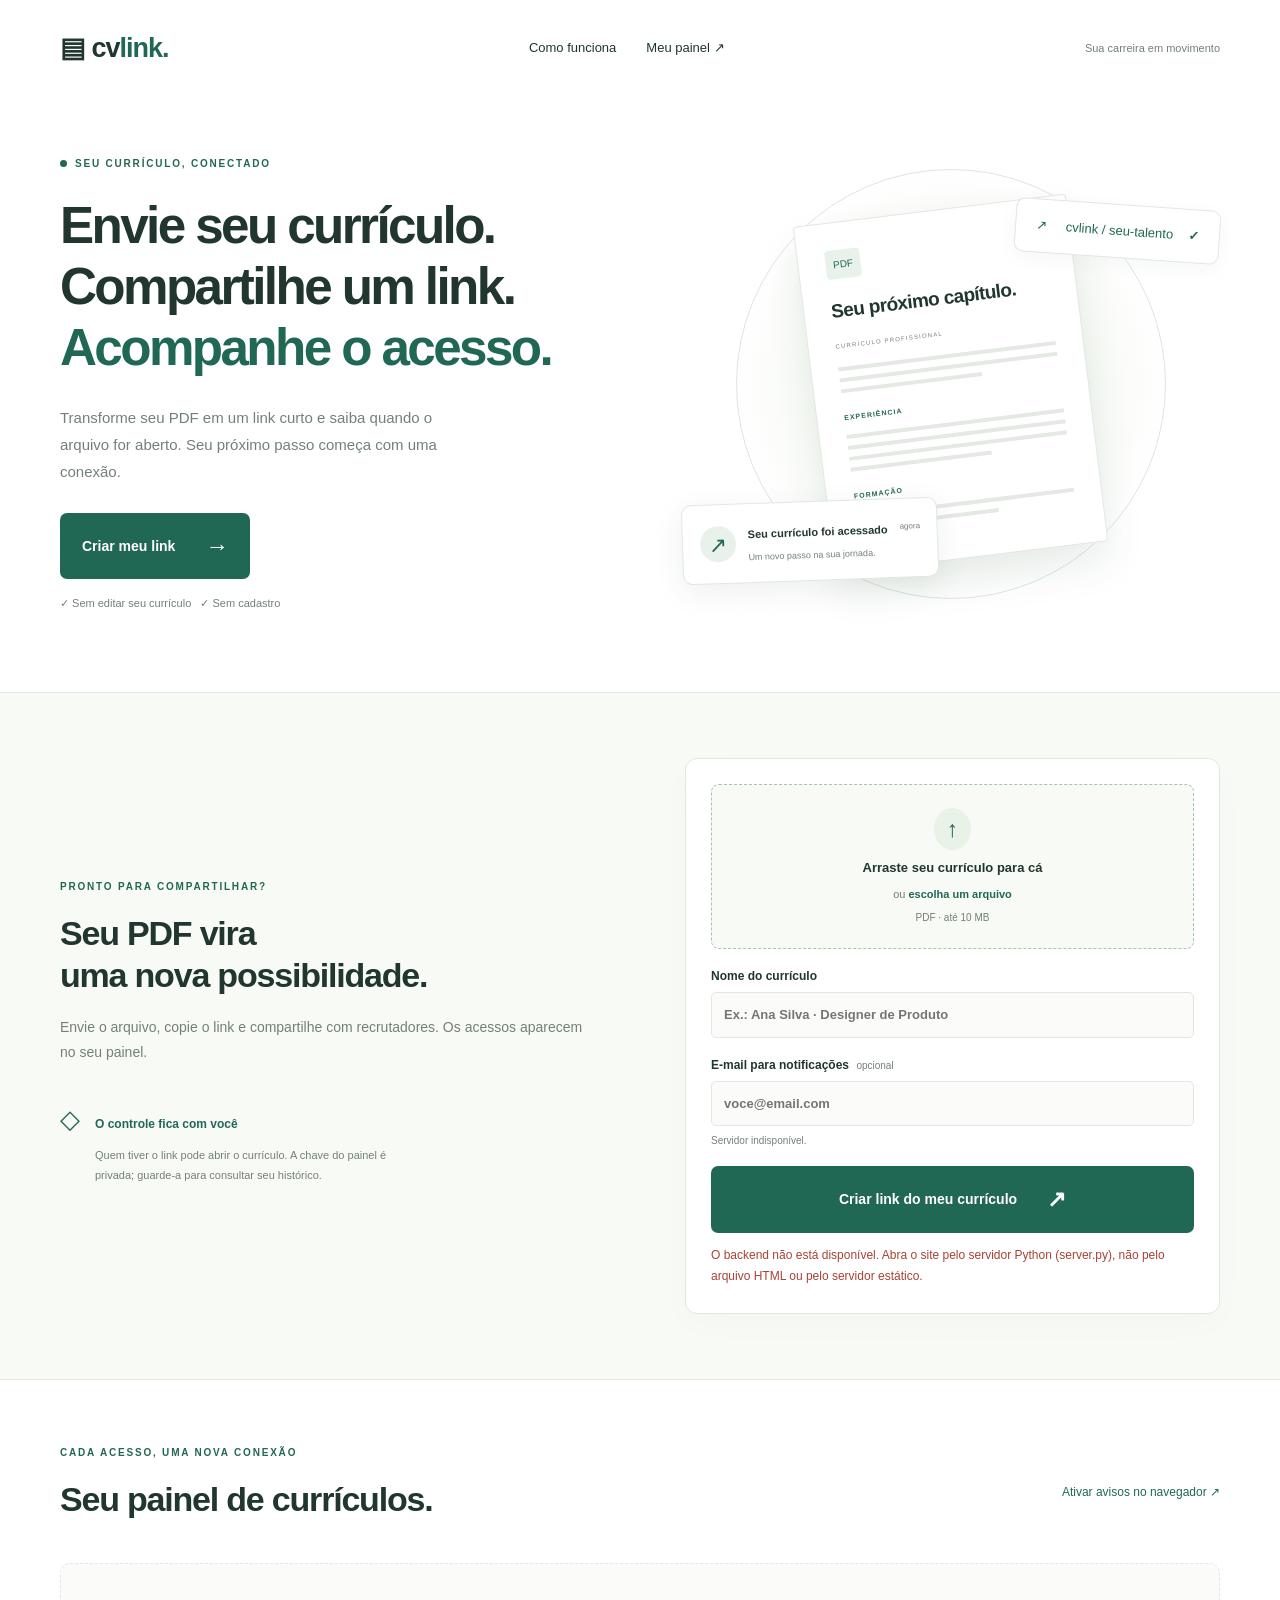
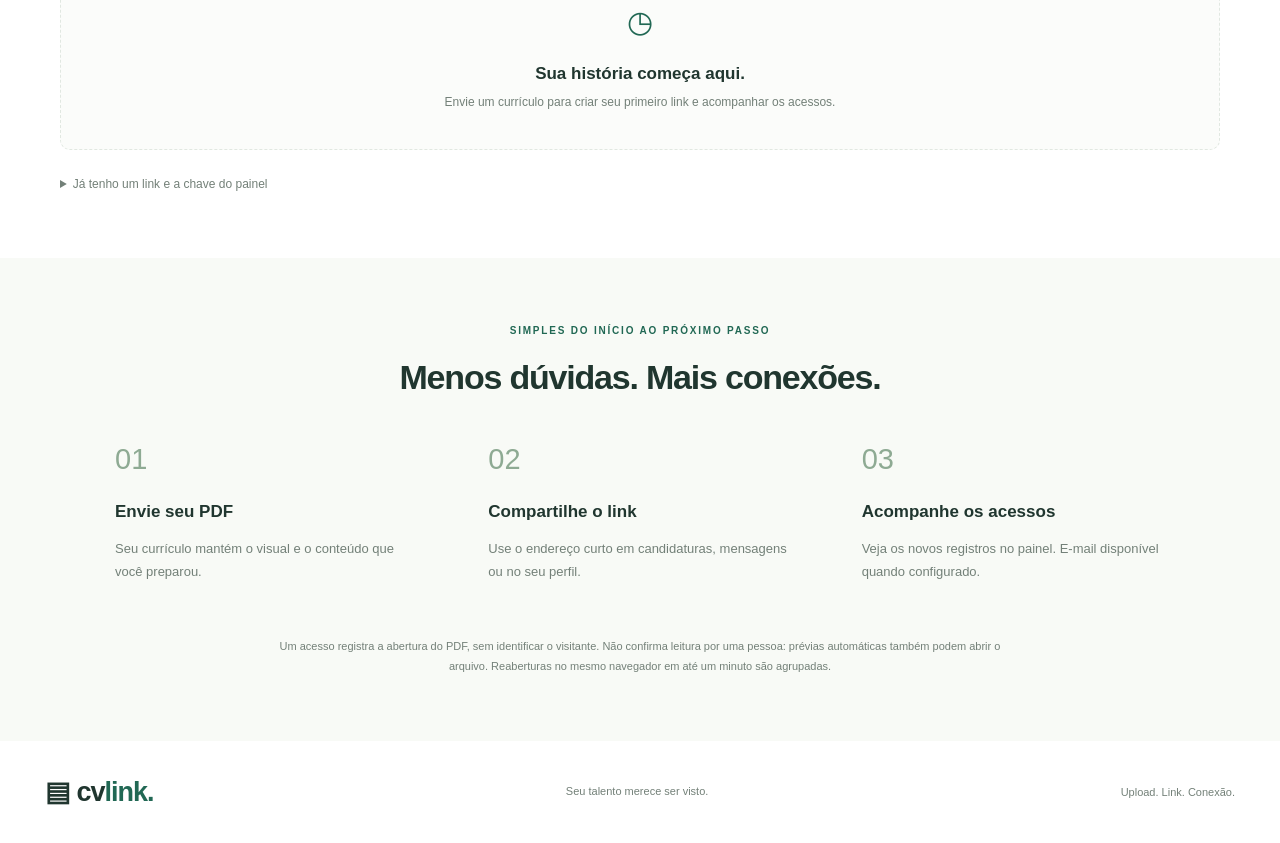
==== index.html @ 3de5a581 "feat: add CV link server with PDF upload and access tracking - Implemented a Python server for uploa" ====
<!doctype html><html lang="pt-BR"><head><meta charset="utf-8"><meta name="viewport" content="width=device-width, initial-scale=1"><meta name="description" content="Compartilhe seu currículo com um link curto e acompanhe os acessos."><title>CV Link — Seu currículo. Um link. Novas possibilidades.</title><link rel="stylesheet" href="/styles.css"><script src="/app.js" defer></script></head><body>
<header class="site-header"><a class="logo" href="/">▤ cv<span>link.</span></a><nav><a href="#como-funciona">Como funciona</a><a href="#dashboard">Meu painel ↗</a></nav><span class="header-note">Sua carreira em movimento</span></header>
<main><section class="hero"><div class="hero-copy"><div class="eyebrow"><i></i> SEU CURRÍCULO, CONECTADO</div><h1>Envie seu currículo.<br>Compartilhe um link.<br><em>Acompanhe o acesso.</em></h1><p>Transforme seu PDF em um link curto e saiba quando o arquivo for aberto. Seu próximo passo começa com uma conexão.</p><a class="button" href="#upload">Criar meu link <span>→</span></a><div class="hero-foot">✓ Sem editar seu currículo &nbsp; ✓ Sem cadastro</div></div><div class="illustration" aria-hidden="true"><div class="circle"></div><div class="sample-file"><div class="pdf-mark">PDF</div><div class="file-heading">Seu próximo capítulo.</div><span>CURRÍCULO PROFISSIONAL</span><div class="paper-lines"><i></i><i></i><i></i></div><div class="paper-title">EXPERIÊNCIA</div><div class="paper-lines"><i></i><i></i><i></i><i></i></div><div class="paper-title">FORMAÇÃO</div><div class="paper-lines"><i></i><i></i></div></div><div class="link-pill">↗ <span>cvlink / seu-talento</span><b>✓</b></div><div class="notification-example"><div class="notification-icon">↗</div><div><strong>Seu currículo foi acessado</strong><p>Um novo passo na sua jornada.</p></div><span>agora</span></div></div></section>
<section id="upload" class="upload-section"><div class="section-copy"><div class="eyebrow">PRONTO PARA COMPARTILHAR?</div><h2>Seu PDF vira<br>uma nova possibilidade.</h2><p>Envie o arquivo, copie o link e compartilhe com recrutadores. Os acessos aparecem no seu painel.</p><div class="privacy-note">◇ <div><strong>O controle fica com você</strong><p>Quem tiver o link pode abrir o currículo. A chave do painel é privada; guarde-a para consultar seu histórico.</p></div></div></div><form id="upload-form" class="upload-card"><label class="dropzone" id="dropzone" for="cv-file"><span class="upload-icon">↑</span><strong id="file-label">Arraste seu currículo para cá</strong><span>ou <b>escolha um arquivo</b></span><small>PDF · até 10 MB</small><input id="cv-file" type="file" accept="application/pdf,.pdf" required></label><label>Nome do currículo<input id="cv-name" maxlength="120" placeholder="Ex.: Ana Silva · Designer de Produto" required></label><label>E-mail para notificações <span class="optional">opcional</span><input id="owner-email" type="email" placeholder="voce@email.com" autocomplete="email"><small id="email-help">Verificando disponibilidade de e-mail…</small></label><button id="submit-upload" class="button" type="submit">Criar link do meu currículo <span>↗</span></button><progress id="upload-progress" max="100" value="0" hidden></progress><p id="upload-message" class="message" role="status"></p></form></section>
<section id="dashboard" class="dashboard section"><div class="section-heading"><div><div class="eyebrow">CADA ACESSO, UMA NOVA CONEXÃO</div><h2>Seu painel de currículos.</h2></div><button class="text-button" id="enable-notifications">Ativar avisos no navegador ↗</button></div><p id="dashboard-message" class="message" role="status"></p><div id="cv-list" class="cv-list"><div class="empty"><span>◷</span><h3>Sua história começa aqui.</h3><p>Envie um currículo para criar seu primeiro link e acompanhar os acessos.</p></div></div><details class="restore"><summary>Já tenho um link e a chave do painel</summary><form id="restore-form"><label>Link ou código do currículo<input id="restore-slug" required placeholder="Cole o link curto"></label><label>Chave privada do painel<input id="restore-token" required type="password" autocomplete="off"></label><button class="button small" type="submit">Recuperar painel →</button><p id="restore-message" role="status"></p></form></details></section>
<section id="como-funciona" class="how section"><div class="eyebrow">SIMPLES DO INÍCIO AO PRÓXIMO PASSO</div><h2>Menos dúvidas. Mais conexões.</h2><div class="steps"><article><span>01</span><h3>Envie seu PDF</h3><p>Seu currículo mantém o visual e o conteúdo que você preparou.</p></article><article><span>02</span><h3>Compartilhe o link</h3><p>Use o endereço curto em candidaturas, mensagens ou no seu perfil.</p></article><article><span>03</span><h3>Acompanhe os acessos</h3><p>Veja os novos registros no painel. E-mail disponível quando configurado.</p></article></div><p class="tracking-note">Um acesso registra a abertura do PDF, sem identificar o visitante. Não confirma leitura por uma pessoa: prévias automáticas também podem abrir o arquivo. Reaberturas no mesmo navegador em até um minuto são agrupadas.</p></section></main><footer><a class="logo" href="/">▤ cv<span>link.</span></a><p>Seu talento merece ser visto.</p><span>Upload. Link. Conexão.</span></footer></body></html>
---- styles.css ----
:root{--green:#216854;--ink:#20362f;--muted:#738078;--line:#e1e8e1;--cream:#f8faf6}*{box-sizing:border-box}html{scroll-behavior:smooth;scroll-padding-top:25px}body{margin:0;background:white;color:var(--ink);font-family:Inter,Arial,sans-serif;line-height:1.5}a{color:inherit;text-decoration:none}button,input{font:inherit}button{cursor:pointer}button:focus-visible,a:focus-visible,input:focus-visible{outline:3px solid #a9c9b6;outline-offset:3px}[hidden]{display:none!important}.site-header{height:96px;max-width:1250px;padding:0 45px;margin:auto;display:flex;align-items:center;justify-content:space-between}.logo{font-size:27px;letter-spacing:-1px;font-weight:800}.logo span{color:var(--green)}nav{display:flex;gap:30px;font-size:13px}.header-note{font-size:11px;color:var(--muted)}.hero{max-width:1250px;margin:auto;padding:60px 45px 80px;display:grid;grid-template-columns:1.1fr 1fr;align-items:center;gap:30px}.eyebrow{font-size:10px;letter-spacing:1.8px;color:var(--green);font-weight:700;display:flex;gap:8px;align-items:center}.eyebrow i{width:7px;height:7px;background:var(--green);border-radius:50%}h1{font-size:clamp(36px,4vw,53px);line-height:1.19;letter-spacing:-2.6px;margin:25px 0;font-weight:750}h1 em{font-style:normal;color:var(--green)}.hero-copy>p{max-width:420px;color:var(--muted);font-size:15px;line-height:1.8;margin-bottom:28px}.button{display:inline-flex;align-items:center;justify-content:center;gap:30px;background:var(--green);color:white;padding:16px 22px;border:0;border-radius:7px;font-size:14px;font-weight:600;transition:background .2s}.button:hover{background:#164938}.button:disabled{opacity:.6;cursor:wait}.button span{font-size:23px}.button.small{padding:10px 15px;font-size:12px}.hero-foot{font-size:11px;color:var(--muted);margin-top:16px}.illustration{position:relative;height:450px;display:grid;place-items:center}.circle{position:absolute;width:430px;height:430px;border:1px solid #dce8db;border-radius:50%;background:radial-gradient(circle,#eaf2e4,transparent 72%)}.sample-file{width:275px;height:350px;background:white;border:1px solid var(--line);border-radius:4px;padding:27px;transform:rotate(-7deg);box-shadow:0 20px 40px #173e2917}.pdf-mark{font-size:10px;color:var(--green);background:#e8f2ea;width:35px;padding:7px 5px;text-align:center;border-radius:4px}.file-heading{font-size:19px;font-weight:700;margin:18px 0 5px;letter-spacing:-.6px}.sample-file>span{font-size:6px;letter-spacing:1.2px;color:var(--muted)}.paper-lines{margin:12px 0}.paper-lines i{display:block;height:4px;background:#e4e9e3;margin:7px 0}.paper-lines i:last-child{width:65%}.paper-title{font-size:7px;color:var(--green);letter-spacing:1px;font-weight:bold;margin-top:20px}.link-pill{position:absolute;right:0;top:45px;background:white;border:1px solid var(--line);box-shadow:0 6px 20px #173e290a;padding:16px 20px;border-radius:9px;color:var(--green);font-size:13px;transform:rotate(4deg)}.link-pill span{margin:0 15px}.notification-example{position:absolute;bottom:28px;left:0;display:flex;align-items:center;gap:12px;background:white;box-shadow:0 8px 30px #173e2914;border:1px solid var(--line);border-radius:10px;padding:17px;transform:rotate(-2deg)}.notification-icon{display:grid;place-items:center;background:#e8f2ea;color:var(--green);width:36px;height:36px;border-radius:50%;font-size:22px}.notification-example strong{font-size:11px}.notification-example p{font-size:9px;color:var(--muted);margin:4px 0 0}.notification-example>span{font-size:8px;color:var(--muted);align-self:start;margin-top:5px}.upload-section{background:var(--cream);border-top:1px solid var(--line);border-bottom:1px solid var(--line);padding:65px max(45px,calc((100vw - 1160px)/2));display:grid;grid-template-columns:1fr 1fr;gap:90px;align-items:center}h2{font-size:34px;letter-spacing:-1.2px;line-height:1.25;margin:18px 0}p{color:var(--muted);font-size:14px;line-height:1.8}.privacy-note{display:flex;gap:15px;margin-top:35px;font-size:26px;color:var(--green)}.privacy-note strong{font-size:12px}.privacy-note p{font-size:11px;margin:7px 0;max-width:300px}.upload-card{background:white;border:1px solid var(--line);padding:25px;border-radius:12px;box-shadow:0 10px 35px #173e2905}label{display:block;font-size:12px;font-weight:600;margin-bottom:18px}input{display:block;padding:12px;width:100%;margin-top:7px;border:1px solid var(--line);border-radius:5px;background:#fbfcfa;font-size:13px;color:var(--ink)}label small{display:block;font-size:10px;font-weight:400;color:var(--muted);margin-top:7px}.optional{font-weight:400;color:var(--muted);font-size:10px;margin-left:4px}.dropzone{position:relative;cursor:pointer;border:1px dashed #a9c4ae;border-radius:8px;padding:23px 15px;text-align:center;background:#f7faf5;display:flex;flex-direction:column;align-items:center;gap:8px}.dropzone.dragging{background:#dfeddf;border-color:var(--green)}.dropzone>span{font-size:11px;font-weight:400;color:var(--muted)}.dropzone b{color:var(--green)}.dropzone .upload-icon{font-size:23px;color:var(--green);background:#e9f2e7;padding:4px 13px;border-radius:50%}.dropzone strong{font-size:13px;max-width:100%;overflow-wrap:anywhere}.dropzone small{margin:0}.dropzone input{position:absolute;inset:0;opacity:0;cursor:pointer;margin:0}.upload-card>.button{width:100%}.message{font-size:12px;margin:12px 0 0}.message.error{color:#a84233}.message.success{color:var(--green)}progress{width:100%;margin-top:15px;accent-color:var(--green)}.section{max-width:1250px;margin:auto;padding:65px 45px}.section-heading{display:flex;align-items:center;justify-content:space-between;gap:20px}.text-button{border:0;background:none;color:var(--green);font-size:12px;padding:8px 0}.cv-list{display:grid;gap:20px;margin-top:25px}.empty{border:1px dashed var(--line);border-radius:10px;padding:35px;text-align:center;background:#fbfcfa}.empty>span{font-size:30px;color:var(--green)}.empty h3{font-size:17px;margin-bottom:5px}.empty p{font-size:12px;margin:0}.cv-card{border:1px solid var(--line);border-radius:10px;padding:24px}.cv-card-heading{display:flex;align-items:center;justify-content:space-between;gap:20px}.cv-card h3{margin:0;font-size:18px;overflow-wrap:anywhere}.view-count{color:var(--green);font-size:12px;white-space:nowrap}.view-count b{font-size:27px;margin-right:5px}.share-row{display:flex;gap:10px;margin:16px 0}.share-row input{margin:0;color:var(--green);background:#f7faf5}.share-row button{white-space:nowrap}.card-note{font-size:11px;margin:5px 0}.cv-card details{font-size:11px;margin:15px 0}.cv-card summary{cursor:pointer;color:var(--green)}.owner-secret{font-family:monospace;overflow-wrap:anywhere;background:var(--cream);padding:12px;margin:10px 0}.event-list{list-style:none;padding:0;margin:15px 0 0;border-top:1px solid var(--line)}.event-list li{display:flex;justify-content:space-between;gap:15px;font-size:12px;border-bottom:1px solid var(--line);padding:13px 0}.event-list small{color:var(--muted)}.event-title{font-size:11px;font-weight:bold;letter-spacing:1px;margin-top:22px}.restore{font-size:12px;margin-top:25px;color:var(--muted)}.restore summary{cursor:pointer}.restore form{max-width:500px;margin:20px 0}.how{max-width:none;background:var(--cream);text-align:center}.how>.eyebrow{justify-content:center}.steps{display:grid;grid-template-columns:repeat(3,1fr);gap:70px;max-width:1050px;margin:40px auto;text-align:left}.steps article>span{font-size:29px;color:#8eaa93}.steps h3{font-size:17px;margin-bottom:10px}.steps p{font-size:13px}.tracking-note{max-width:750px;margin:30px auto 0;font-size:11px}.toast{position:fixed;bottom:25px;right:25px;background:var(--green);color:white;padding:15px 22px;border-radius:8px;z-index:5;max-width:calc(100vw - 50px);box-shadow:0 5px 20px #173e2920;font-size:13px}footer{padding:30px 45px;display:flex;justify-content:space-between;align-items:center;gap:20px}footer p,footer>span{font-size:11px;color:var(--muted)}.viewer{display:flex;flex-direction:column;height:100vh;background:var(--cream)}.viewer header{display:flex;justify-content:space-between;align-items:center;gap:20px;padding:18px 30px;background:white;border-bottom:1px solid var(--line)}.viewer header strong{font-size:14px;overflow-wrap:anywhere}.viewer iframe{flex:1;width:100%;border:0;min-height:400px}.viewer>p{text-align:center;font-size:11px;margin:9px 15px}@media(max-width:800px){.header-note{display:none}.hero{padding:35px 25px 45px;grid-template-columns:1fr}.hero-copy>p{max-width:500px}h1{font-size:43px;letter-spacing:-2px}.illustration{max-width:450px;width:100%;margin:auto;height:415px}.circle{width:350px;height:350px}.upload-section{padding:40px 25px;grid-template-columns:1fr;gap:25px}.section{padding:40px 25px}.section-heading{align-items:start;flex-direction:column;gap:0}h2{font-size:29px}.steps{grid-template-columns:1fr;gap:20px;margin:25px auto}.steps article{border-bottom:1px solid var(--line)}.site-header{height:80px;padding:0 25px}nav{gap:16px;font-size:11px}.logo{font-size:23px}.share-row{flex-wrap:wrap}.cv-card{padding:18px}.cv-card-heading{align-items:start}.event-list li{flex-direction:column;gap:3px}.viewer header{padding:15px}.viewer .logo{display:none}.notification-example{left:0;font-size:10px}.link-pill{right:0}footer{padding:20px 25px;flex-wrap:wrap}footer>span{display:none}.privacy-note{margin-top:20px}.upload-card{padding:20px}}
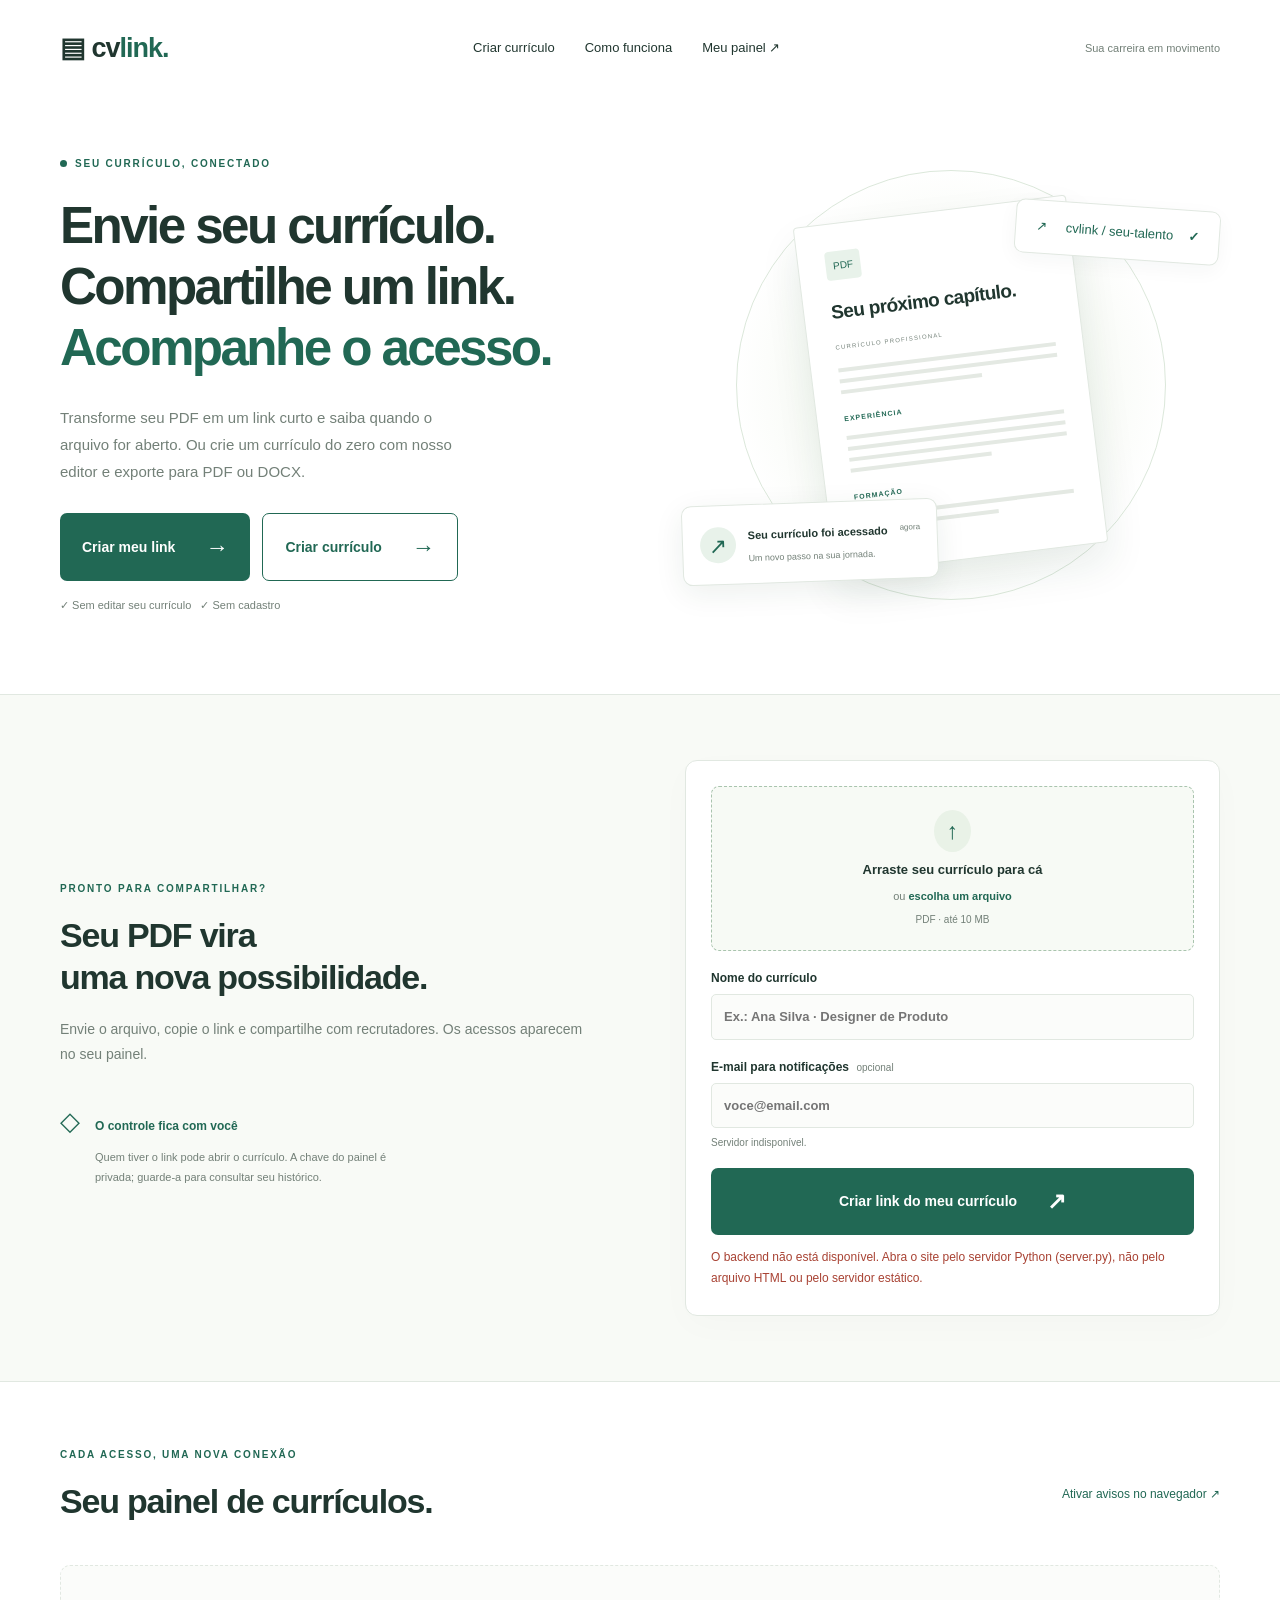
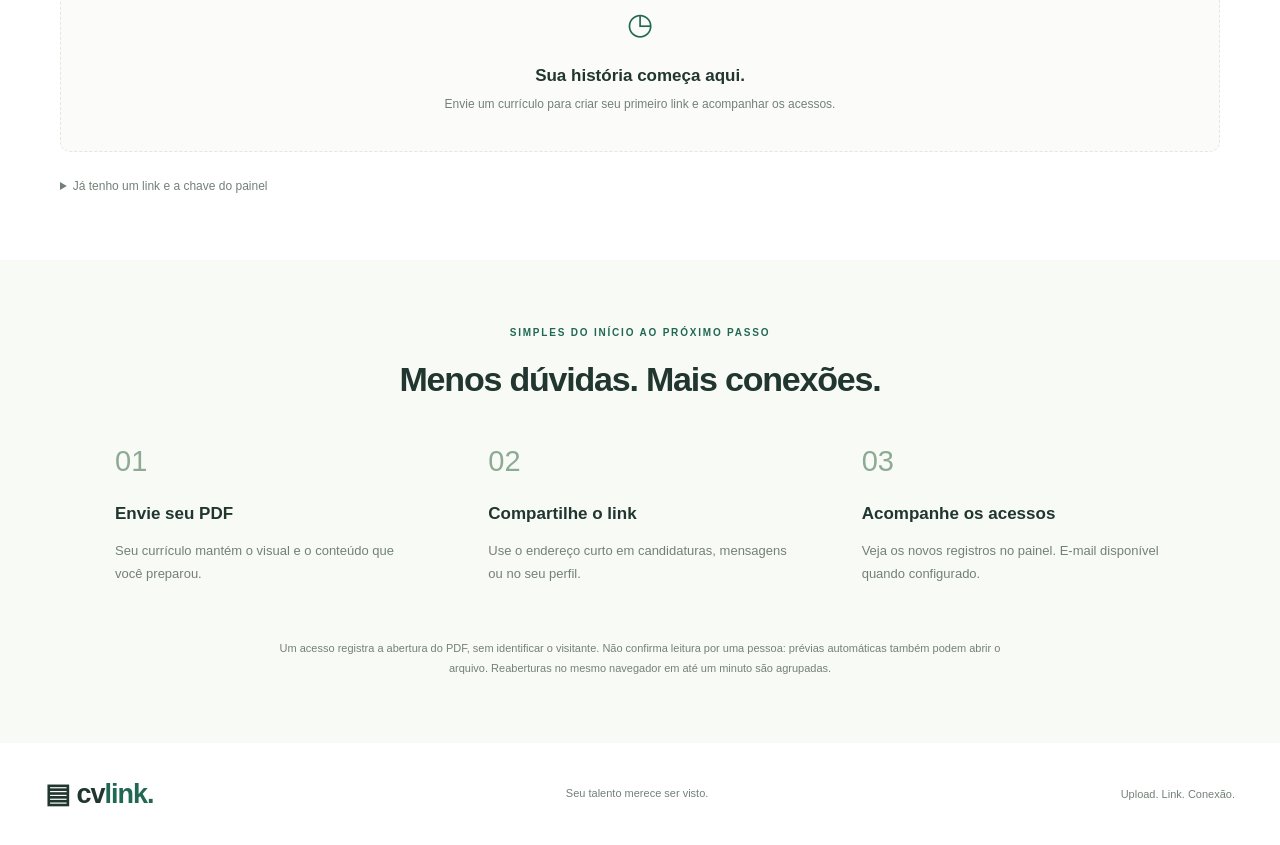
==== commit d9d5e2e3: "Add resume templates, DOCX export endpoint and navigation Co-authored-by: scurubira <937792+scurubir" ====
--- a/index.html
+++ b/index.html
@@ -1,6 +1,6 @@
 <!doctype html><html lang="pt-BR"><head><meta charset="utf-8"><meta name="viewport" content="width=device-width, initial-scale=1"><meta name="description" content="Compartilhe seu currículo com um link curto e acompanhe os acessos."><title>CV Link — Seu currículo. Um link. Novas possibilidades.</title><link rel="stylesheet" href="/styles.css"><script src="/app.js" defer></script></head><body>
-<header class="site-header"><a class="logo" href="/">▤ cv<span>link.</span></a><nav><a href="#como-funciona">Como funciona</a><a href="#dashboard">Meu painel ↗</a></nav><span class="header-note">Sua carreira em movimento</span></header>
-<main><section class="hero"><div class="hero-copy"><div class="eyebrow"><i></i> SEU CURRÍCULO, CONECTADO</div><h1>Envie seu currículo.<br>Compartilhe um link.<br><em>Acompanhe o acesso.</em></h1><p>Transforme seu PDF em um link curto e saiba quando o arquivo for aberto. Seu próximo passo começa com uma conexão.</p><a class="button" href="#upload">Criar meu link <span>→</span></a><div class="hero-foot">✓ Sem editar seu currículo &nbsp; ✓ Sem cadastro</div></div><div class="illustration" aria-hidden="true"><div class="circle"></div><div class="sample-file"><div class="pdf-mark">PDF</div><div class="file-heading">Seu próximo capítulo.</div><span>CURRÍCULO PROFISSIONAL</span><div class="paper-lines"><i></i><i></i><i></i></div><div class="paper-title">EXPERIÊNCIA</div><div class="paper-lines"><i></i><i></i><i></i><i></i></div><div class="paper-title">FORMAÇÃO</div><div class="paper-lines"><i></i><i></i></div></div><div class="link-pill">↗ <span>cvlink / seu-talento</span><b>✓</b></div><div class="notification-example"><div class="notification-icon">↗</div><div><strong>Seu currículo foi acessado</strong><p>Um novo passo na sua jornada.</p></div><span>agora</span></div></div></section>
+<header class="site-header"><a class="logo" href="/">▤ cv<span>link.</span></a><nav><a href="/builder.html">Criar currículo</a><a href="#como-funciona">Como funciona</a><a href="#dashboard">Meu painel ↗</a></nav><span class="header-note">Sua carreira em movimento</span></header>
+<main><section class="hero"><div class="hero-copy"><div class="eyebrow"><i></i> SEU CURRÍCULO, CONECTADO</div><h1>Envie seu currículo.<br>Compartilhe um link.<br><em>Acompanhe o acesso.</em></h1><p>Transforme seu PDF em um link curto e saiba quando o arquivo for aberto. Ou crie um currículo do zero com nosso editor e exporte para PDF ou DOCX.</p><div class="hero-actions"><a class="button" href="#upload">Criar meu link <span>→</span></a><a class="button secondary" href="/builder.html">Criar currículo <span>→</span></a></div><div class="hero-foot">✓ Sem editar seu currículo &nbsp; ✓ Sem cadastro</div></div><div class="illustration" aria-hidden="true"><div class="circle"></div><div class="sample-file"><div class="pdf-mark">PDF</div><div class="file-heading">Seu próximo capítulo.</div><span>CURRÍCULO PROFISSIONAL</span><div class="paper-lines"><i></i><i></i><i></i></div><div class="paper-title">EXPERIÊNCIA</div><div class="paper-lines"><i></i><i></i><i></i><i></i></div><div class="paper-title">FORMAÇÃO</div><div class="paper-lines"><i></i><i></i></div></div><div class="link-pill">↗ <span>cvlink / seu-talento</span><b>✓</b></div><div class="notification-example"><div class="notification-icon">↗</div><div><strong>Seu currículo foi acessado</strong><p>Um novo passo na sua jornada.</p></div><span>agora</span></div></div></section>
 <section id="upload" class="upload-section"><div class="section-copy"><div class="eyebrow">PRONTO PARA COMPARTILHAR?</div><h2>Seu PDF vira<br>uma nova possibilidade.</h2><p>Envie o arquivo, copie o link e compartilhe com recrutadores. Os acessos aparecem no seu painel.</p><div class="privacy-note">◇ <div><strong>O controle fica com você</strong><p>Quem tiver o link pode abrir o currículo. A chave do painel é privada; guarde-a para consultar seu histórico.</p></div></div></div><form id="upload-form" class="upload-card"><label class="dropzone" id="dropzone" for="cv-file"><span class="upload-icon">↑</span><strong id="file-label">Arraste seu currículo para cá</strong><span>ou <b>escolha um arquivo</b></span><small>PDF · até 10 MB</small><input id="cv-file" type="file" accept="application/pdf,.pdf" required></label><label>Nome do currículo<input id="cv-name" maxlength="120" placeholder="Ex.: Ana Silva · Designer de Produto" required></label><label>E-mail para notificações <span class="optional">opcional</span><input id="owner-email" type="email" placeholder="voce@email.com" autocomplete="email"><small id="email-help">Verificando disponibilidade de e-mail…</small></label><button id="submit-upload" class="button" type="submit">Criar link do meu currículo <span>↗</span></button><progress id="upload-progress" max="100" value="0" hidden></progress><p id="upload-message" class="message" role="status"></p></form></section>
 <section id="dashboard" class="dashboard section"><div class="section-heading"><div><div class="eyebrow">CADA ACESSO, UMA NOVA CONEXÃO</div><h2>Seu painel de currículos.</h2></div><button class="text-button" id="enable-notifications">Ativar avisos no navegador ↗</button></div><p id="dashboard-message" class="message" role="status"></p><div id="cv-list" class="cv-list"><div class="empty"><span>◷</span><h3>Sua história começa aqui.</h3><p>Envie um currículo para criar seu primeiro link e acompanhar os acessos.</p></div></div><details class="restore"><summary>Já tenho um link e a chave do painel</summary><form id="restore-form"><label>Link ou código do currículo<input id="restore-slug" required placeholder="Cole o link curto"></label><label>Chave privada do painel<input id="restore-token" required type="password" autocomplete="off"></label><button class="button small" type="submit">Recuperar painel →</button><p id="restore-message" role="status"></p></form></details></section>
 <section id="como-funciona" class="how section"><div class="eyebrow">SIMPLES DO INÍCIO AO PRÓXIMO PASSO</div><h2>Menos dúvidas. Mais conexões.</h2><div class="steps"><article><span>01</span><h3>Envie seu PDF</h3><p>Seu currículo mantém o visual e o conteúdo que você preparou.</p></article><article><span>02</span><h3>Compartilhe o link</h3><p>Use o endereço curto em candidaturas, mensagens ou no seu perfil.</p></article><article><span>03</span><h3>Acompanhe os acessos</h3><p>Veja os novos registros no painel. E-mail disponível quando configurado.</p></article></div><p class="tracking-note">Um acesso registra a abertura do PDF, sem identificar o visitante. Não confirma leitura por uma pessoa: prévias automáticas também podem abrir o arquivo. Reaberturas no mesmo navegador em até um minuto são agrupadas.</p></section></main><footer><a class="logo" href="/">▤ cv<span>link.</span></a><p>Seu talento merece ser visto.</p><span>Upload. Link. Conexão.</span></footer></body></html>
--- a/styles.css
+++ b/styles.css
@@ -1 +1,58 @@
-:root{--green:#216854;--ink:#20362f;--muted:#738078;--line:#e1e8e1;--cream:#f8faf6}*{box-sizing:border-box}html{scroll-behavior:smooth;scroll-padding-top:25px}body{margin:0;background:white;color:var(--ink);font-family:Inter,Arial,sans-serif;line-height:1.5}a{color:inherit;text-decoration:none}button,input{font:inherit}button{cursor:pointer}button:focus-visible,a:focus-visible,input:focus-visible{outline:3px solid #a9c9b6;outline-offset:3px}[hidden]{display:none!important}.site-header{height:96px;max-width:1250px;padding:0 45px;margin:auto;display:flex;align-items:center;justify-content:space-between}.logo{font-size:27px;letter-spacing:-1px;font-weight:800}.logo span{color:var(--green)}nav{display:flex;gap:30px;font-size:13px}.header-note{font-size:11px;color:var(--muted)}.hero{max-width:1250px;margin:auto;padding:60px 45px 80px;display:grid;grid-template-columns:1.1fr 1fr;align-items:center;gap:30px}.eyebrow{font-size:10px;letter-spacing:1.8px;color:var(--green);font-weight:700;display:flex;gap:8px;align-items:center}.eyebrow i{width:7px;height:7px;background:var(--green);border-radius:50%}h1{font-size:clamp(36px,4vw,53px);line-height:1.19;letter-spacing:-2.6px;margin:25px 0;font-weight:750}h1 em{font-style:normal;color:var(--green)}.hero-copy>p{max-width:420px;color:var(--muted);font-size:15px;line-height:1.8;margin-bottom:28px}.button{display:inline-flex;align-items:center;justify-content:center;gap:30px;background:var(--green);color:white;padding:16px 22px;border:0;border-radius:7px;font-size:14px;font-weight:600;transition:background .2s}.button:hover{background:#164938}.button:disabled{opacity:.6;cursor:wait}.button span{font-size:23px}.button.small{padding:10px 15px;font-size:12px}.hero-foot{font-size:11px;color:var(--muted);margin-top:16px}.illustration{position:relative;height:450px;display:grid;place-items:center}.circle{position:absolute;width:430px;height:430px;border:1px solid #dce8db;border-radius:50%;background:radial-gradient(circle,#eaf2e4,transparent 72%)}.sample-file{width:275px;height:350px;background:white;border:1px solid var(--line);border-radius:4px;padding:27px;transform:rotate(-7deg);box-shadow:0 20px 40px #173e2917}.pdf-mark{font-size:10px;color:var(--green);background:#e8f2ea;width:35px;padding:7px 5px;text-align:center;border-radius:4px}.file-heading{font-size:19px;font-weight:700;margin:18px 0 5px;letter-spacing:-.6px}.sample-file>span{font-size:6px;letter-spacing:1.2px;color:var(--muted)}.paper-lines{margin:12px 0}.paper-lines i{display:block;height:4px;background:#e4e9e3;margin:7px 0}.paper-lines i:last-child{width:65%}.paper-title{font-size:7px;color:var(--green);letter-spacing:1px;font-weight:bold;margin-top:20px}.link-pill{position:absolute;right:0;top:45px;background:white;border:1px solid var(--line);box-shadow:0 6px 20px #173e290a;padding:16px 20px;border-radius:9px;color:var(--green);font-size:13px;transform:rotate(4deg)}.link-pill span{margin:0 15px}.notification-example{position:absolute;bottom:28px;left:0;display:flex;align-items:center;gap:12px;background:white;box-shadow:0 8px 30px #173e2914;border:1px solid var(--line);border-radius:10px;padding:17px;transform:rotate(-2deg)}.notification-icon{display:grid;place-items:center;background:#e8f2ea;color:var(--green);width:36px;height:36px;border-radius:50%;font-size:22px}.notification-example strong{font-size:11px}.notification-example p{font-size:9px;color:var(--muted);margin:4px 0 0}.notification-example>span{font-size:8px;color:var(--muted);align-self:start;margin-top:5px}.upload-section{background:var(--cream);border-top:1px solid var(--line);border-bottom:1px solid var(--line);padding:65px max(45px,calc((100vw - 1160px)/2));display:grid;grid-template-columns:1fr 1fr;gap:90px;align-items:center}h2{font-size:34px;letter-spacing:-1.2px;line-height:1.25;margin:18px 0}p{color:var(--muted);font-size:14px;line-height:1.8}.privacy-note{display:flex;gap:15px;margin-top:35px;font-size:26px;color:var(--green)}.privacy-note strong{font-size:12px}.privacy-note p{font-size:11px;margin:7px 0;max-width:300px}.upload-card{background:white;border:1px solid var(--line);padding:25px;border-radius:12px;box-shadow:0 10px 35px #173e2905}label{display:block;font-size:12px;font-weight:600;margin-bottom:18px}input{display:block;padding:12px;width:100%;margin-top:7px;border:1px solid var(--line);border-radius:5px;background:#fbfcfa;font-size:13px;color:var(--ink)}label small{display:block;font-size:10px;font-weight:400;color:var(--muted);margin-top:7px}.optional{font-weight:400;color:var(--muted);font-size:10px;margin-left:4px}.dropzone{position:relative;cursor:pointer;border:1px dashed #a9c4ae;border-radius:8px;padding:23px 15px;text-align:center;background:#f7faf5;display:flex;flex-direction:column;align-items:center;gap:8px}.dropzone.dragging{background:#dfeddf;border-color:var(--green)}.dropzone>span{font-size:11px;font-weight:400;color:var(--muted)}.dropzone b{color:var(--green)}.dropzone .upload-icon{font-size:23px;color:var(--green);background:#e9f2e7;padding:4px 13px;border-radius:50%}.dropzone strong{font-size:13px;max-width:100%;overflow-wrap:anywhere}.dropzone small{margin:0}.dropzone input{position:absolute;inset:0;opacity:0;cursor:pointer;margin:0}.upload-card>.button{width:100%}.message{font-size:12px;margin:12px 0 0}.message.error{color:#a84233}.message.success{color:var(--green)}progress{width:100%;margin-top:15px;accent-color:var(--green)}.section{max-width:1250px;margin:auto;padding:65px 45px}.section-heading{display:flex;align-items:center;justify-content:space-between;gap:20px}.text-button{border:0;background:none;color:var(--green);font-size:12px;padding:8px 0}.cv-list{display:grid;gap:20px;margin-top:25px}.empty{border:1px dashed var(--line);border-radius:10px;padding:35px;text-align:center;background:#fbfcfa}.empty>span{font-size:30px;color:var(--green)}.empty h3{font-size:17px;margin-bottom:5px}.empty p{font-size:12px;margin:0}.cv-card{border:1px solid var(--line);border-radius:10px;padding:24px}.cv-card-heading{display:flex;align-items:center;justify-content:space-between;gap:20px}.cv-card h3{margin:0;font-size:18px;overflow-wrap:anywhere}.view-count{color:var(--green);font-size:12px;white-space:nowrap}.view-count b{font-size:27px;margin-right:5px}.share-row{display:flex;gap:10px;margin:16px 0}.share-row input{margin:0;color:var(--green);background:#f7faf5}.share-row button{white-space:nowrap}.card-note{font-size:11px;margin:5px 0}.cv-card details{font-size:11px;margin:15px 0}.cv-card summary{cursor:pointer;color:var(--green)}.owner-secret{font-family:monospace;overflow-wrap:anywhere;background:var(--cream);padding:12px;margin:10px 0}.event-list{list-style:none;padding:0;margin:15px 0 0;border-top:1px solid var(--line)}.event-list li{display:flex;justify-content:space-between;gap:15px;font-size:12px;border-bottom:1px solid var(--line);padding:13px 0}.event-list small{color:var(--muted)}.event-title{font-size:11px;font-weight:bold;letter-spacing:1px;margin-top:22px}.restore{font-size:12px;margin-top:25px;color:var(--muted)}.restore summary{cursor:pointer}.restore form{max-width:500px;margin:20px 0}.how{max-width:none;background:var(--cream);text-align:center}.how>.eyebrow{justify-content:center}.steps{display:grid;grid-template-columns:repeat(3,1fr);gap:70px;max-width:1050px;margin:40px auto;text-align:left}.steps article>span{font-size:29px;color:#8eaa93}.steps h3{font-size:17px;margin-bottom:10px}.steps p{font-size:13px}.tracking-note{max-width:750px;margin:30px auto 0;font-size:11px}.toast{position:fixed;bottom:25px;right:25px;background:var(--green);color:white;padding:15px 22px;border-radius:8px;z-index:5;max-width:calc(100vw - 50px);box-shadow:0 5px 20px #173e2920;font-size:13px}footer{padding:30px 45px;display:flex;justify-content:space-between;align-items:center;gap:20px}footer p,footer>span{font-size:11px;color:var(--muted)}.viewer{display:flex;flex-direction:column;height:100vh;background:var(--cream)}.viewer header{display:flex;justify-content:space-between;align-items:center;gap:20px;padding:18px 30px;background:white;border-bottom:1px solid var(--line)}.viewer header strong{font-size:14px;overflow-wrap:anywhere}.viewer iframe{flex:1;width:100%;border:0;min-height:400px}.viewer>p{text-align:center;font-size:11px;margin:9px 15px}@media(max-width:800px){.header-note{display:none}.hero{padding:35px 25px 45px;grid-template-columns:1fr}.hero-copy>p{max-width:500px}h1{font-size:43px;letter-spacing:-2px}.illustration{max-width:450px;width:100%;margin:auto;height:415px}.circle{width:350px;height:350px}.upload-section{padding:40px 25px;grid-template-columns:1fr;gap:25px}.section{padding:40px 25px}.section-heading{align-items:start;flex-direction:column;gap:0}h2{font-size:29px}.steps{grid-template-columns:1fr;gap:20px;margin:25px auto}.steps article{border-bottom:1px solid var(--line)}.site-header{height:80px;padding:0 25px}nav{gap:16px;font-size:11px}.logo{font-size:23px}.share-row{flex-wrap:wrap}.cv-card{padding:18px}.cv-card-heading{align-items:start}.event-list li{flex-direction:column;gap:3px}.viewer header{padding:15px}.viewer .logo{display:none}.notification-example{left:0;font-size:10px}.link-pill{right:0}footer{padding:20px 25px;flex-wrap:wrap}footer>span{display:none}.privacy-note{margin-top:20px}.upload-card{padding:20px}}
+:root{--green:#216854;--ink:#20362f;--muted:#738078;--line:#e1e8e1;--cream:#f8faf6}*{box-sizing:border-box}html{scroll-behavior:smooth;scroll-padding-top:25px}body{margin:0;background:white;color:var(--ink);font-family:Inter,Arial,sans-serif;line-height:1.5}a{color:inherit;text-decoration:none}button,input{font:inherit}button{cursor:pointer}button:focus-visible,a:focus-visible,input:focus-visible{outline:3px solid #a9c9b6;outline-offset:3px}[hidden]{display:none!important}.site-header{height:96px;max-width:1250px;padding:0 45px;margin:auto;display:flex;align-items:center;justify-content:space-between}.logo{font-size:27px;letter-spacing:-1px;font-weight:800}.logo span{color:var(--green)}nav{display:flex;gap:30px;font-size:13px}.header-note{font-size:11px;color:var(--muted)}.hero{max-width:1250px;margin:auto;padding:60px 45px 80px;display:grid;grid-template-columns:1.1fr 1fr;align-items:center;gap:30px}.eyebrow{font-size:10px;letter-spacing:1.8px;color:var(--green);font-weight:700;display:flex;gap:8px;align-items:center}.eyebrow i{width:7px;height:7px;background:var(--green);border-radius:50%}h1{font-size:clamp(36px,4vw,53px);line-height:1.19;letter-spacing:-2.6px;margin:25px 0;font-weight:750}h1 em{font-style:normal;color:var(--green)}.hero-copy>p{max-width:420px;color:var(--muted);font-size:15px;line-height:1.8;margin-bottom:28px}.button{display:inline-flex;align-items:center;justify-content:center;gap:30px;background:var(--green);color:white;padding:16px 22px;border:0;border-radius:7px;font-size:14px;font-weight:600;transition:background .2s}.button:hover{background:#164938}.button:disabled{opacity:.6;cursor:wait}.button span{font-size:23px}.button.small{padding:10px 15px;font-size:12px}.hero-foot{font-size:11px;color:var(--muted);margin-top:16px}.hero-actions{display:flex;flex-wrap:wrap;gap:12px}.button.secondary{background:white;color:var(--green);border:1.5px solid var(--green)}.illustration{position:relative;height:450px;display:grid;place-items:center}.circle{position:absolute;width:430px;height:430px;border:1px solid #dce8db;border-radius:50%;background:radial-gradient(circle,#eaf2e4,transparent 72%)}.sample-file{width:275px;height:350px;background:white;border:1px solid var(--line);border-radius:4px;padding:27px;transform:rotate(-7deg);box-shadow:0 20px 40px #173e2917}.pdf-mark{font-size:10px;color:var(--green);background:#e8f2ea;width:35px;padding:7px 5px;text-align:center;border-radius:4px}.file-heading{font-size:19px;font-weight:700;margin:18px 0 5px;letter-spacing:-.6px}.sample-file>span{font-size:6px;letter-spacing:1.2px;color:var(--muted)}.paper-lines{margin:12px 0}.paper-lines i{display:block;height:4px;background:#e4e9e3;margin:7px 0}.paper-lines i:last-child{width:65%}.paper-title{font-size:7px;color:var(--green);letter-spacing:1px;font-weight:bold;margin-top:20px}.link-pill{position:absolute;right:0;top:45px;background:white;border:1px solid var(--line);box-shadow:0 6px 20px #173e290a;padding:16px 20px;border-radius:9px;color:var(--green);font-size:13px;transform:rotate(4deg)}.link-pill span{margin:0 15px}.notification-example{position:absolute;bottom:28px;left:0;display:flex;align-items:center;gap:12px;background:white;box-shadow:0 8px 30px #173e2914;border:1px solid var(--line);border-radius:10px;padding:17px;transform:rotate(-2deg)}.notification-icon{display:grid;place-items:center;background:#e8f2ea;color:var(--green);width:36px;height:36px;border-radius:50%;font-size:22px}.notification-example strong{font-size:11px}.notification-example p{font-size:9px;color:var(--muted);margin:4px 0 0}.notification-example>span{font-size:8px;color:var(--muted);align-self:start;margin-top:5px}.upload-section{background:var(--cream);border-top:1px solid var(--line);border-bottom:1px solid var(--line);padding:65px max(45px,calc((100vw - 1160px)/2));display:grid;grid-template-columns:1fr 1fr;gap:90px;align-items:center}h2{font-size:34px;letter-spacing:-1.2px;line-height:1.25;margin:18px 0}p{color:var(--muted);font-size:14px;line-height:1.8}.privacy-note{display:flex;gap:15px;margin-top:35px;font-size:26px;color:var(--green)}.privacy-note strong{font-size:12px}.privacy-note p{font-size:11px;margin:7px 0;max-width:300px}.upload-card{background:white;border:1px solid var(--line);padding:25px;border-radius:12px;box-shadow:0 10px 35px #173e2905}label{display:block;font-size:12px;font-weight:600;margin-bottom:18px}input{display:block;padding:12px;width:100%;margin-top:7px;border:1px solid var(--line);border-radius:5px;background:#fbfcfa;font-size:13px;color:var(--ink)}label small{display:block;font-size:10px;font-weight:400;color:var(--muted);margin-top:7px}.optional{font-weight:400;color:var(--muted);font-size:10px;margin-left:4px}.dropzone{position:relative;cursor:pointer;border:1px dashed #a9c4ae;border-radius:8px;padding:23px 15px;text-align:center;background:#f7faf5;display:flex;flex-direction:column;align-items:center;gap:8px}.dropzone.dragging{background:#dfeddf;border-color:var(--green)}.dropzone>span{font-size:11px;font-weight:400;color:var(--muted)}.dropzone b{color:var(--green)}.dropzone .upload-icon{font-size:23px;color:var(--green);background:#e9f2e7;padding:4px 13px;border-radius:50%}.dropzone strong{font-size:13px;max-width:100%;overflow-wrap:anywhere}.dropzone small{margin:0}.dropzone input{position:absolute;inset:0;opacity:0;cursor:pointer;margin:0}.upload-card>.button{width:100%}.message{font-size:12px;margin:12px 0 0}.message.error{color:#a84233}.message.success{color:var(--green)}progress{width:100%;margin-top:15px;accent-color:var(--green)}.section{max-width:1250px;margin:auto;padding:65px 45px}.section-heading{display:flex;align-items:center;justify-content:space-between;gap:20px}.text-button{border:0;background:none;color:var(--green);font-size:12px;padding:8px 0}.cv-list{display:grid;gap:20px;margin-top:25px}.empty{border:1px dashed var(--line);border-radius:10px;padding:35px;text-align:center;background:#fbfcfa}.empty>span{font-size:30px;color:var(--green)}.empty h3{font-size:17px;margin-bottom:5px}.empty p{font-size:12px;margin:0}.cv-card{border:1px solid var(--line);border-radius:10px;padding:24px}.cv-card-heading{display:flex;align-items:center;justify-content:space-between;gap:20px}.cv-card h3{margin:0;font-size:18px;overflow-wrap:anywhere}.view-count{color:var(--green);font-size:12px;white-space:nowrap}.view-count b{font-size:27px;margin-right:5px}.share-row{display:flex;gap:10px;margin:16px 0}.share-row input{margin:0;color:var(--green);background:#f7faf5}.share-row button{white-space:nowrap}.card-note{font-size:11px;margin:5px 0}.cv-card details{font-size:11px;margin:15px 0}.cv-card summary{cursor:pointer;color:var(--green)}.owner-secret{font-family:monospace;overflow-wrap:anywhere;background:var(--cream);padding:12px;margin:10px 0}.event-list{list-style:none;padding:0;margin:15px 0 0;border-top:1px solid var(--line)}.event-list li{display:flex;justify-content:space-between;gap:15px;font-size:12px;border-bottom:1px solid var(--line);padding:13px 0}.event-list small{color:var(--muted)}.event-title{font-size:11px;font-weight:bold;letter-spacing:1px;margin-top:22px}.restore{font-size:12px;margin-top:25px;color:var(--muted)}.restore summary{cursor:pointer}.restore form{max-width:500px;margin:20px 0}.how{max-width:none;background:var(--cream);text-align:center}.how>.eyebrow{justify-content:center}.steps{display:grid;grid-template-columns:repeat(3,1fr);gap:70px;max-width:1050px;margin:40px auto;text-align:left}.steps article>span{font-size:29px;color:#8eaa93}.steps h3{font-size:17px;margin-bottom:10px}.steps p{font-size:13px}.tracking-note{max-width:750px;margin:30px auto 0;font-size:11px}.toast{position:fixed;bottom:25px;right:25px;background:var(--green);color:white;padding:15px 22px;border-radius:8px;z-index:5;max-width:calc(100vw - 50px);box-shadow:0 5px 20px #173e2920;font-size:13px}footer{padding:30px 45px;display:flex;justify-content:space-between;align-items:center;gap:20px}footer p,footer>span{font-size:11px;color:var(--muted)}.viewer{display:flex;flex-direction:column;height:100vh;background:var(--cream)}.viewer header{display:flex;justify-content:space-between;align-items:center;gap:20px;padding:18px 30px;background:white;border-bottom:1px solid var(--line)}.viewer header strong{font-size:14px;overflow-wrap:anywhere}.viewer iframe{flex:1;width:100%;border:0;min-height:400px}.viewer>p{text-align:center;font-size:11px;margin:9px 15px}
+.builder-layout{display:grid;grid-template-columns:minmax(320px,430px) 1fr;min-height:calc(100vh - 96px - 78px)}
+.builder-panel{background:var(--cream);border-right:1px solid var(--line);padding:30px;overflow-y:auto}
+.panel-header{margin-bottom:22px}
+.panel-intro{font-size:12px;margin:8px 0 0}
+.field-group{margin-bottom:18px}
+.field-group.columns-2{display:grid;grid-template-columns:1fr 1fr;gap:12px}
+.field-group label{font-size:11px;font-weight:600;display:block;margin-bottom:6px}
+.field-group input,.field-group textarea{display:block;width:100%;padding:10px;border:1px solid var(--line);border-radius:6px;background:white;font-size:13px;color:var(--ink);font-family:inherit}
+.field-group textarea{resize:vertical;min-height:72px}
+.repeater{background:white;border:1px solid var(--line);border-radius:10px;padding:16px;margin-bottom:18px}
+.repeater-heading{display:flex;align-items:center;justify-content:space-between;gap:12px;margin-bottom:12px}
+.repeater-heading h3{margin:0;font-size:14px}
+.repeater-item{padding:12px 0;border-top:1px solid var(--line)}
+.repeater-item:first-of-type{border-top:0;padding-top:0}
+.repeater-item .field-group{margin-bottom:10px}
+.repeater-item .field-group:last-child{margin-bottom:0}
+.repeater-item textarea{min-height:60px}
+.repeater-item input{margin-top:0}
+.repeater-item .remove{color:#a84233;margin-top:4px}
+.builder-actions{display:flex;flex-wrap:wrap;gap:12px;align-items:center;margin-top:24px}
+.builder-actions .button.secondary{background:white;color:var(--green);border:1.5px solid var(--green)}
+.preview-area{background:#e9ece8;padding:25px;display:flex;flex-direction:column;gap:16px;overflow-y:auto}
+.preview-toolbar{display:flex;align-items:center;justify-content:space-between;gap:16px}
+.preview-toolbar label{font-size:12px;font-weight:600;display:flex;align-items:center;gap:8px}
+.preview-toolbar select{padding:8px 12px;border:1px solid var(--line);border-radius:6px;background:white;font-size:13px;color:var(--ink)}
+.preview-frame{flex:1;display:grid;place-items:start center}
+.resume-sheet{width:210mm;min-height:297mm;background:white;box-shadow:0 10px 40px #00000015;padding:18mm 20mm;margin:auto}
+.empty-preview{text-align:center;color:var(--muted);padding:60px 20px}
+.empty-preview span{font-size:40px;display:block;margin-bottom:12px}
+.resume-header{margin-bottom:22px}
+.resume-header h1{margin:0;font-size:32px;letter-spacing:-1px;line-height:1.1}
+.resume-title{margin:6px 0 0;font-size:14px;color:var(--muted)}
+.resume-contact{margin:10px 0 0;font-size:12px;color:var(--muted)}
+.section-block{margin-top:22px}
+.section-block h2{font-size:14px;text-transform:uppercase;letter-spacing:1px;border-bottom:1px solid var(--line);padding-bottom:6px;margin-bottom:14px}
+.entry{margin-bottom:16px}
+.entry-header{display:flex;justify-content:space-between;gap:16px;margin-bottom:6px}
+.entry-header strong{font-weight:700}
+.entry-header .date{font-size:12px;color:var(--muted);white-space:nowrap}
+.entry p{margin:0;font-size:13px;color:var(--ink);line-height:1.55}
+.skills-list{display:flex;flex-wrap:wrap;gap:8px}
+.skill-tag{font-size:12px;background:#f1f5f2;padding:6px 10px;border-radius:4px;color:var(--ink)}
+.template-modern .resume-header{text-align:center;border-bottom:2px solid var(--green);padding-bottom:18px}
+.template-modern .resume-header h1{font-size:36px;color:var(--green)}
+.template-modern .section-block h2{color:var(--green);border-bottom-color:#d1e2d6}
+.template-minimal .resume-header h1{font-weight:500;font-size:28px}
+.template-minimal .section-block h2{font-size:13px;font-weight:500;border-bottom-style:dashed;border-bottom-color:#c8d2c9}
+.template-minimal .skill-tag{background:transparent;border:1px solid var(--line)}
+@media print{
+  body *{visibility:hidden}
+  .resume-sheet,.resume-sheet *{visibility:visible}
+  .resume-sheet{position:absolute;left:0;top:0;box-shadow:none;width:100%;min-height:auto;padding:12mm 16mm;margin:0}
+  .preview-frame,.preview-frame *{overflow:visible}
+  .site-header,footer,.builder-panel,.preview-toolbar{display:none}
+}
+@media(max-width:1024px){.builder-layout{grid-template-columns:1fr}.preview-area{min-height:600px}}
+@media(max-width:800px){.header-note{display:none}.hero{padding:35px 25px 45px;grid-template-columns:1fr}.hero-copy>p{max-width:500px}h1{font-size:43px;letter-spacing:-2px}.illustration{max-width:450px;width:100%;margin:auto;height:415px}.circle{width:350px;height:350px}.upload-section{padding:40px 25px;grid-template-columns:1fr;gap:25px}.section{padding:40px 25px}.section-heading{align-items:start;flex-direction:column;gap:0}h2{font-size:29px}.steps{grid-template-columns:1fr;gap:20px;margin:25px auto}.steps article{border-bottom:1px solid var(--line)}.site-header{height:80px;padding:0 25px}nav{gap:16px;font-size:11px}.logo{font-size:23px}.share-row{flex-wrap:wrap}.cv-card{padding:18px}.cv-card-heading{align-items:start}.event-list li{flex-direction:column;gap:3px}.viewer header{padding:15px}.viewer .logo{display:none}.notification-example{left:0;font-size:10px}.link-pill{right:0}footer{padding:20px 25px;flex-wrap:wrap}footer>span{display:none}.privacy-note{margin-top:20px}.upload-card{padding:20px}.builder-panel{padding:20px}.field-group.columns-2{grid-template-columns:1fr}.resume-sheet{width:100%;min-height:auto;padding:16px}.preview-area{padding:16px}}
